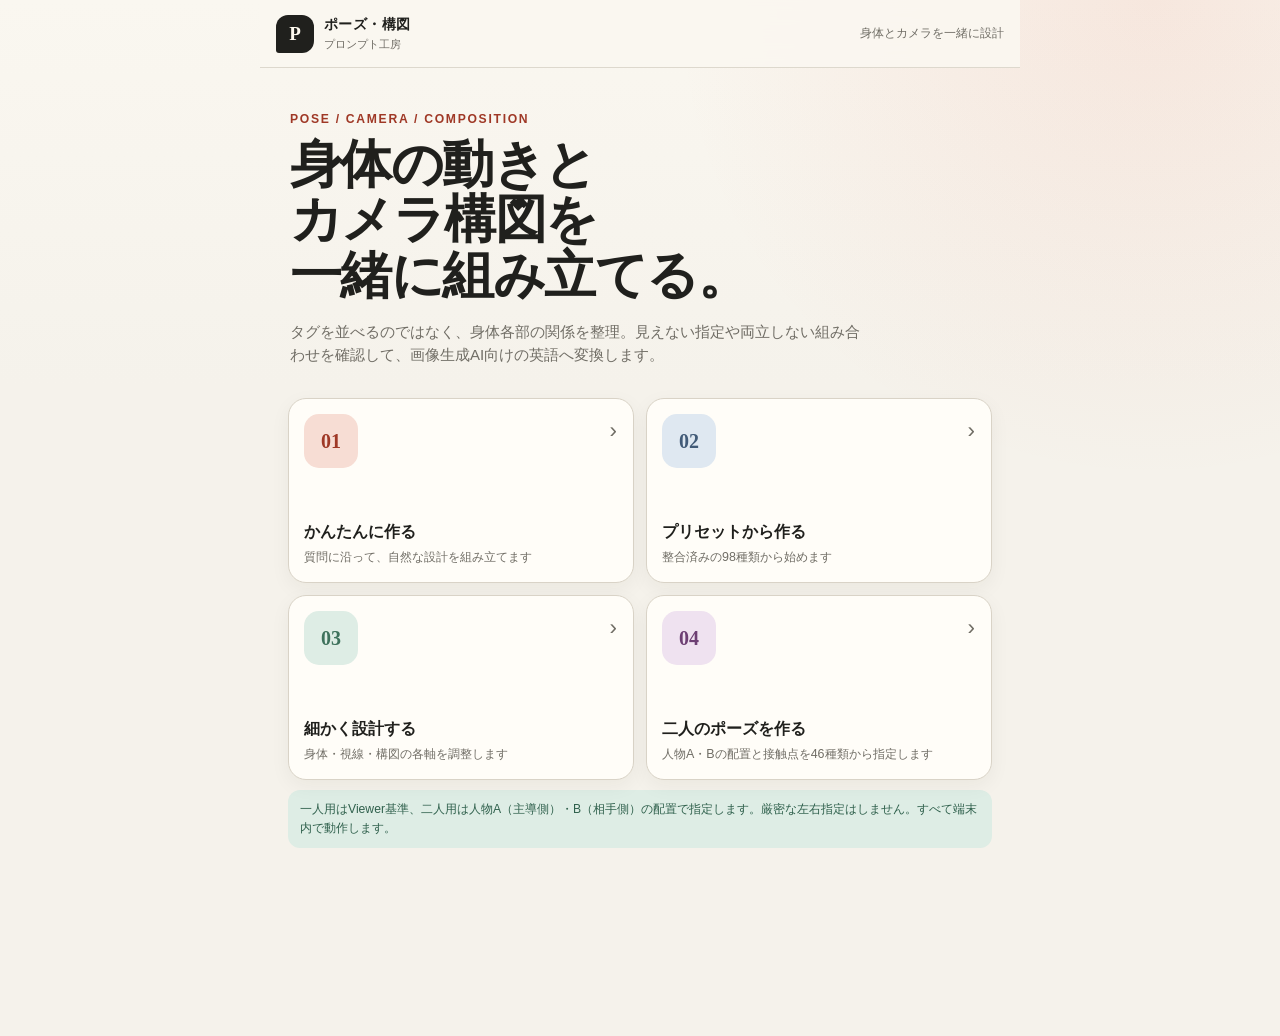
==== index.html @ 194b54be "舞踊的な上半身BL-012を身体の配置だけで書き直し - NovelAIで背面構図・球体演出に流れたため、hollow／rounded／curl などの形の比喩をやめた - 体の前面をカメラへ、片肩を" ====
<!doctype html>
<html lang="ja">
<head>
  <meta charset="utf-8">
  <meta name="viewport" content="width=device-width,initial-scale=1,viewport-fit=cover">
  <meta name="theme-color" content="#f5f2eb">
  <link rel="icon" href="./icons/favicon-32.png" type="image/png" sizes="32x32">
  <link rel="icon" href="./icons/icon-192.png" type="image/png" sizes="192x192">
  <link rel="apple-touch-icon" href="./icons/apple-touch-icon.png">
  <link rel="manifest" href="./manifest.webmanifest">
  <meta name="description" content="一人・二人のポーズとカメラ構図を整理し、PIXAI（Tsubaki・SDXL）やNovelAI向けの英語プロンプトを作る設計支援ツール。">
  <title>ポーズ・構図プロンプト工房</title>
  <link rel="stylesheet" href="styles.css?v=20261029f">
</head>
<body>
  <a class="skip-link" href="#main">内容へ移動</a>
  <div class="app-shell">
    <header class="topbar">
      <button class="brand" id="homeButton" type="button" aria-label="スタート画面へ戻る">
        <span class="brand-mark" aria-hidden="true">P</span>
        <span><strong>ポーズ・構図</strong><small>プロンプト工房</small></span>
      </button>
      <div class="step-meter" id="stepMeter" aria-live="polite"></div>
    </header>
    <main id="main" tabindex="-1"></main>
    <aside class="sticky-summary" id="stickySummary" hidden></aside>
    <nav class="bottom-nav" id="bottomNav" aria-label="ステップ移動" hidden></nav>
    <div class="sheet-backdrop" id="sheetBackdrop" hidden></div>
    <section class="bottom-sheet" id="bottomSheet" aria-label="補助パネル" aria-live="polite" hidden>
      <div class="sheet-grab" aria-hidden="true"></div>
      <div class="sheet-content" id="sheetContent"></div>
    </section>
    <div class="toast" id="toast" role="status" aria-live="polite"></div>
  </div>

  <script src="data/postures.js?v=20261028c"></script>
  <script src="data/body.js?v=20261028c"></script>
  <script src="data/limbs.js?v=20261028c"></script>
  <script src="data/head-gaze.js?v=20261028c"></script>
  <script src="data/camera.js?v=20261028c"></script>
  <script src="data/composition.js?v=20261028c"></script>
  <script src="data/interaction.js?v=20261028c"></script>
  <script src="data/restraint.js?v=20261028c"></script>
  <script src="data/rules.js?v=20261028c"></script>
  <script src="data/presets.js?v=20261028c"></script>
  <script src="data/relationship.js?v=20261028c"></script>
  <script src="data/special.js?v=20261028c"></script>
  <script src="data/editorial.js?v=20261029b"></script>
  <script src="data/mode-editorial.js?v=20261029e"></script>
  <script src="data/dance.js?v=20261029g"></script>
  <script src="data/preset-utils.js?v=20261029f"></script>
  <script src="data/pair-poses.js?v=20261028c"></script>
  <script src="data/pair-expressions.js?v=20261028c"></script>
  <script src="data/pair-poses-extra.js?v=20261028c"></script>
  <script src="state.js?v=20261029c"></script>
  <script src="advisor.js?v=20261029c"></script>
  <script src="generator.js?v=20261029c"></script>
  <script src="model-output.js?v=20261028c"></script>
  <script src="pair.js?v=20261028c"></script>
  <script src="storage.js?v=20261028c"></script>
  <script src="figure.js?v=20261029f"></script>
  <script src="pair-ui.js?v=20261028c"></script>
  <script src="app.js?v=20261029f"></script>
</body>
</html>
---- styles.css ----
:root {
  color-scheme: light;
  --paper: #f5f2eb;
  --paper-strong: #fffdf8;
  --ink: #20201d;
  --muted: #706d65;
  --line: #d9d3c7;
  --accent: #d75a3f;
  --accent-dark: #9f3826;
  --accent-soft: #f7ddd4;
  --indigo: #425b78;
  --indigo-soft: #dfe8f1;
  --green: #3e725c;
  --green-soft: #deede5;
  --hard: #a62d25;
  --warning: #a55e00;
  --info: #315e7a;
  --shadow: 0 16px 40px rgba(43, 35, 25, .12);
  --radius: 18px;
}
* { box-sizing: border-box; }
html { font-size: 16px; background: var(--paper); }
body {
  margin: 0;
  min-width: 320px;
  color: var(--ink);
  background:
    radial-gradient(circle at 90% 0, rgba(215, 90, 63, .1), transparent 30rem),
    linear-gradient(180deg, #faf7f0 0, var(--paper) 24rem);
  font-family: -apple-system, BlinkMacSystemFont, "Hiragino Sans", "Yu Gothic UI", "Yu Gothic", sans-serif;
  line-height: 1.55;
}
button, input, textarea { font: inherit; font-size: 16px; }
button { color: inherit; }
.skip-link { position: fixed; left: 8px; top: -60px; z-index: 100; background: var(--ink); color: white; padding: 10px 14px; border-radius: 8px; }
.skip-link:focus { top: 8px; }
.app-shell { width: min(100%, 760px); min-height: 100dvh; margin: 0 auto; position: relative; }
.topbar {
  position: sticky; top: 0; z-index: 30;
  display: flex; align-items: center; justify-content: space-between; gap: 12px;
  min-height: 68px; padding: calc(8px + env(safe-area-inset-top)) 16px 8px;
  background: rgba(250, 247, 240, .92); border-bottom: 1px solid rgba(217, 211, 199, .85);
  backdrop-filter: blur(14px);
}
.brand { display: flex; align-items: center; gap: 10px; min-height: 48px; border: 0; background: transparent; padding: 0; text-align: left; cursor: pointer; }
.brand-mark { width: 38px; height: 38px; display: grid; place-items: center; border-radius: 12px 12px 12px 3px; background: var(--ink); color: #fffaf0; font: 800 19px/1 Georgia, serif; }
.brand strong, .brand small { display: block; }
.brand strong { font-size: .86rem; letter-spacing: .03em; }
.brand small { font-size: .68rem; color: var(--muted); }
.step-meter { flex: none; max-width: 44%; font-size: .72rem; color: var(--muted); text-align: right; }
.meter-dots { display: flex; justify-content: flex-end; gap: 4px; margin-top: 5px; }
.meter-dot { width: 16px; height: 4px; border-radius: 99px; background: var(--line); }
.meter-dot.is-active, .meter-dot.is-done { background: var(--accent); }
main { padding: 20px 16px calc(188px + env(safe-area-inset-bottom)); outline: none; }
.hero { padding: 22px 2px 8px; }
.eyebrow { margin: 0 0 8px; color: var(--accent-dark); font-weight: 800; font-size: .76rem; letter-spacing: .14em; text-transform: uppercase; }
h1, h2, h3, p { overflow-wrap: anywhere; }
h1 { margin: 0; font-family: Georgia, "Yu Mincho", serif; font-size: clamp(2rem, 9vw, 3.25rem); line-height: 1.07; letter-spacing: -.03em; }
.hero-copy { margin: 16px 0 0; max-width: 36rem; color: var(--muted); font-size: .94rem; }
.entry-grid { display: grid; gap: 12px; margin-top: 24px; }
.entry-card {
  position: relative; display: grid; grid-template-columns: 54px minmax(0, 1fr) 24px; align-items: center; gap: 13px;
  width: 100%; min-height: 94px; padding: 15px; border: 1px solid var(--line); border-radius: var(--radius);
  background: var(--paper-strong); box-shadow: 0 6px 20px rgba(43, 35, 25, .05); text-align: left; cursor: pointer;
}
.entry-card:hover { border-color: #b8ae9e; transform: translateY(-1px); }
.entry-card:focus-visible, button:focus-visible, input:focus-visible, textarea:focus-visible { outline: 3px solid rgba(66, 91, 120, .35); outline-offset: 2px; }
.entry-number { width: 54px; height: 54px; display: grid; place-items: center; border-radius: 15px; background: var(--accent-soft); color: var(--accent-dark); font: 700 1.25rem/1 Georgia, serif; }
.entry-card:nth-child(2) .entry-number { background: var(--indigo-soft); color: var(--indigo); }
.entry-card:nth-child(3) .entry-number { background: var(--green-soft); color: var(--green); }
.entry-card:nth-child(4) .entry-number { background: #efe2f0; color: #6d3f73; }
.entry-card strong, .entry-card small { display: block; }
.entry-card strong { font-size: 1rem; }
.entry-card small { margin-top: 3px; color: var(--muted); font-size: .78rem; }
.entry-arrow { font-size: 1.4rem; color: var(--muted); }
.resume-card { margin-top: 14px; padding: 14px; border: 1px dashed var(--indigo); border-radius: 16px; background: rgba(223, 232, 241, .45); }
.resume-card p { margin: 0 0 10px; font-size: .83rem; color: var(--indigo); }
.resume-actions { display: flex; gap: 8px; }
.section-heading { margin-bottom: 18px; }
.section-heading h1 { font-size: 1.8rem; }
.section-heading p { margin: 7px 0 0; color: var(--muted); font-size: .88rem; }
.structure-strip { margin: 0 0 16px; padding: 12px 14px; border-left: 4px solid var(--accent); border-radius: 4px 14px 14px 4px; background: var(--paper-strong); box-shadow: 0 4px 16px rgba(43, 35, 25, .05); }
.structure-strip small { display: block; color: var(--muted); font-size: .68rem; font-weight: 800; letter-spacing: .08em; }
.structure-strip p { margin: 3px 0 0; font-size: .83rem; font-weight: 700; }
.design-card { margin-bottom: 14px; padding: 16px; border: 1px solid var(--line); border-radius: var(--radius); background: rgba(255, 253, 248, .88); }
.card-head { display: flex; justify-content: space-between; align-items: flex-start; gap: 10px; margin-bottom: 12px; }
.card-head h2 { margin: 0; font-size: .98rem; }
.card-head p { margin: 2px 0 0; color: var(--muted); font-size: .74rem; }
.count-pill { flex: none; padding: 4px 9px; border-radius: 99px; background: var(--indigo-soft); color: var(--indigo); font-size: .7rem; font-weight: 800; }
.chip-grid { display: flex; flex-wrap: wrap; gap: 8px; }
.chip {
  min-height: 44px; max-width: 100%; padding: 9px 13px; border: 1px solid var(--line); border-radius: 999px;
  background: #fff; color: #4e4b45; font-weight: 700; font-size: .82rem; cursor: pointer;
}
.chip[aria-pressed="true"] { border-color: var(--accent); background: var(--accent-soft); color: var(--accent-dark); box-shadow: inset 0 0 0 1px var(--accent); }
.chip:disabled { color: #aaa49a; background: #eeeae2; text-decoration: line-through; cursor: not-allowed; }
.chip-note { width: 100%; margin: 4px 2px 0; color: var(--muted); font-size: .72rem; }
.detail-toggle { min-height: 44px; margin-top: 10px; padding: 8px 0; border: 0; background: transparent; color: var(--indigo); font-weight: 800; cursor: pointer; }
.subsection { margin-top: 14px; padding-top: 14px; border-top: 1px dashed var(--line); }
.subsection h3 { margin: 0 0 9px; font-size: .82rem; }
.hint { margin: 10px 0 0; padding: 10px 12px; border-radius: 12px; background: var(--green-soft); color: #2f604c; font-size: .76rem; }
.preset-list { display: grid; gap: 10px; }
.preset-filters { display: flex; gap: 8px; margin: 0 -16px 10px; padding: 2px 16px 8px; overflow-x: auto; overscroll-behavior-inline: contain; scrollbar-width: thin; }
.collection-filters { display: flex; gap: 8px; margin: 0 -16px 10px; padding: 2px 16px 8px; overflow-x: auto; scrollbar-width: thin; }
.collection-filter { flex: 0 0 auto; min-height: 44px; padding: 8px 13px; border: 1px solid var(--line); border-radius: 999px; background: #fff; font-size: .76rem; font-weight: 800; cursor: pointer; white-space: nowrap; }
.collection-filter b { color: var(--muted); font-size: .7rem; }
.collection-filter[aria-pressed="true"] { border-color: var(--indigo); background: var(--indigo-soft); color: var(--indigo); box-shadow: inset 0 0 0 1px var(--indigo); }
.collection-filter[aria-pressed="true"] b { color: var(--indigo); }
.relationship-filters { margin: 0 0 12px; padding: 10px; border: 1px solid var(--line); border-radius: 14px; background: var(--paper-strong); }
.family-filter-block { margin: 0 0 10px; padding: 10px; border: 1px solid var(--line); border-radius: 14px; background: var(--paper-strong); }
.family-filter-block > small { display: block; margin-bottom: 6px; color: var(--muted); font-weight: 800; }
.family-filters b { margin-left: 3px; font-size: .68rem; }
.relationship-filter-row + .relationship-filter-row { margin-top: 10px; }
.relationship-filter-row > small { display: block; margin-bottom: 5px; color: var(--muted); font-weight: 800; }
.tag-filters { display: flex; gap: 6px; overflow-x: auto; padding-bottom: 3px; scrollbar-width: thin; }
.tag-filters button { flex: 0 0 auto; min-height: 40px; padding: 7px 10px; border: 1px solid var(--line); border-radius: 999px; background: #fff; font-size: .7rem; font-weight: 800; white-space: nowrap; cursor: pointer; }
.tag-filters button[aria-pressed="true"] { border-color: var(--accent); background: var(--accent-soft); color: var(--accent-dark); box-shadow: inset 0 0 0 1px var(--accent); }
.preset-filter { flex: 0 0 auto; min-width: 104px; min-height: 58px; padding: 7px 11px; border: 1px solid var(--line); border-radius: 13px; background: #fff; text-align: left; cursor: pointer; }
.preset-filter span, .preset-filter small { display: block; white-space: nowrap; }
.preset-filter span { font-size: .78rem; font-weight: 800; }
.preset-filter b { color: var(--muted); font-size: .72rem; }
.preset-filter small { margin-top: 2px; color: var(--muted); font-size: .65rem; }
.preset-filter[aria-pressed="true"] { border-color: var(--accent); background: var(--accent-soft); color: var(--accent-dark); box-shadow: inset 0 0 0 1px var(--accent); }
.preset-filter[aria-pressed="true"] b, .preset-filter[aria-pressed="true"] small { color: var(--accent-dark); }
.preset-filter-tools { display: flex; flex-wrap: wrap; justify-content: space-between; align-items: center; gap: 8px 10px; margin-bottom: 12px; color: var(--muted); font-size: .7rem; }
.selected-filters { flex: 1 1 180px; overflow-wrap: anywhere; }
.preset-filter-tools .btn { min-height: 38px; padding: 7px 10px; }
.restraint-notice { margin: 0; padding: 10px 12px; border: 1px solid #c9a96a; border-radius: 12px; background: #fff8e9; color: #694f20; font-size: .78rem; font-weight: 800; line-height: 1.6; }
.restraint-difficulty { display: flex; gap: 7px; align-items: center; overflow-x: auto; margin-top: 10px; padding: 8px 0 3px; color: var(--muted); font-size: .72rem; white-space: nowrap; scrollbar-width: thin; }
.restraint-difficulty strong { flex: 0 0 auto; color: var(--ink); }
.restraint-difficulty span { flex: 0 0 auto; padding: 4px 7px; border: 1px solid var(--line); border-radius: 999px; background: var(--paper-strong); }
.restraint-level { margin: 8px 0 0; padding: 8px 10px; border-left: 3px solid var(--accent); border-radius: 8px; background: var(--paper-strong); color: var(--ink); font-size: .76rem; font-weight: 800; line-height: 1.55; }
.restraint-level--warning { border-left-color: #a45e16; background: #fff4e4; color: #75400d; }
.expression-group:first-child { margin-top: 0; padding-top: 0; border-top: 0; }
.viewer-only-filter { min-height: 44px; padding: 8px 12px; border: 1px solid var(--line); border-radius: 999px; background: #fff; font-size: .74rem; font-weight: 800; cursor: pointer; }
.viewer-only-filter[aria-pressed="true"] { border-color: var(--indigo); background: var(--indigo-soft); color: var(--indigo); box-shadow: inset 0 0 0 1px var(--indigo); }
.preset-card { width: 100%; min-height: 72px; padding: 13px; border: 1px solid var(--line); border-radius: 14px; background: #fff; text-align: left; cursor: pointer; }
.preset-card strong, .preset-card small { display: block; }
.preset-card small { margin-top: 4px; color: var(--muted); font-size: .74rem; }
.preset-tags { display: flex; flex-wrap: wrap; gap: 5px; margin-top: 9px; }
.preset-tag { padding: 3px 7px; border-radius: 999px; background: var(--indigo-soft); color: var(--indigo); font-size: .62rem; font-weight: 800; }
.preset-empty { margin: 8px 0 18px; color: var(--muted); font-size: .8rem; }
.issue-list { display: grid; gap: 10px; }
.issue-card { padding: 14px; border: 1px solid var(--line); border-left-width: 5px; border-radius: 14px; background: #fff; }
.issue-card--hard { border-left-color: var(--hard); }
.issue-card--warning { border-left-color: var(--warning); }
.issue-card--info { border-left-color: var(--info); }
.issue-card.is-ignored { opacity: .58; }
.issue-label { font-size: .68rem; font-weight: 900; letter-spacing: .08em; }
.issue-card--hard .issue-label { color: var(--hard); }
.issue-card--warning .issue-label { color: var(--warning); }
.issue-card--info .issue-label { color: var(--info); }
.issue-card h3 { margin: 3px 0 4px; font-size: .9rem; }
.issue-card p { margin: 0; color: var(--muted); font-size: .78rem; }
.issue-actions { display: flex; flex-wrap: wrap; gap: 7px; margin-top: 11px; }
.btn { min-height: 44px; padding: 9px 14px; border: 1px solid var(--line); border-radius: 12px; background: #fff; font-weight: 800; font-size: .79rem; cursor: pointer; }
.btn--primary { border-color: var(--ink); background: var(--ink); color: white; }
.btn--accent { border-color: var(--accent); background: var(--accent); color: white; }
.btn--quiet { background: transparent; }
.btn--danger { color: var(--hard); border-color: rgba(166, 45, 37, .3); }
.btn:disabled { opacity: .45; cursor: not-allowed; }
.output-tabs { display: flex; gap: 4px; padding: 4px; border-radius: 14px; background: #e9e4da; }
.output-tab { flex: 1; min-height: 44px; padding: 8px 5px; border: 0; border-radius: 10px; background: transparent; font-size: .72rem; font-weight: 800; cursor: pointer; }
.output-tab[aria-selected="true"] { background: var(--paper-strong); box-shadow: 0 2px 8px rgba(43, 35, 25, .1); }
.output-box { min-height: 150px; margin: 12px 0; padding: 15px; border: 1px solid var(--line); border-radius: 14px; background: #24231f; color: #f8f3e8; font: 500 .84rem/1.7 ui-monospace, SFMono-Regular, Consolas, monospace; white-space: pre-wrap; overflow-wrap: anywhere; }
.output-box--negative { min-height: 88px; background: #3a312f; }
.complete-banner { margin-bottom: 12px; padding: 12px 14px; border-radius: 14px; background: var(--green-soft); color: #2f604c; font-size: .8rem; font-weight: 800; }
.complete-banner.is-incomplete { background: var(--accent-soft); color: var(--accent-dark); }
label.field-label { display: block; margin-bottom: 7px; font-size: .78rem; font-weight: 800; }
input[type="text"], input[type="search"], textarea { width: 100%; min-height: 46px; border: 1px solid var(--line); border-radius: 12px; padding: 11px 12px; background: #fff; color: var(--ink); }
textarea { min-height: 88px; resize: vertical; }
.sticky-summary {
  position: fixed; left: 50%; bottom: calc(61px + env(safe-area-inset-bottom)); z-index: 25;
  width: min(calc(100% - 20px), 740px); transform: translateX(-50%); padding: 10px 11px;
  border: 1px solid rgba(217, 211, 199, .95); border-radius: 16px; background: rgba(255, 253, 248, .97); box-shadow: var(--shadow); backdrop-filter: blur(14px);
}
.summary-row { display: grid; grid-template-columns: minmax(0, 1fr) auto; align-items: center; gap: 10px; }
.summary-copy { min-width: 0; }
.summary-copy strong { display: block; overflow: hidden; text-overflow: ellipsis; white-space: nowrap; font-size: .76rem; }
.summary-copy small { color: var(--muted); font-size: .68rem; }
.warning-count { color: var(--warning); }
.bottom-nav {
  position: fixed; left: 50%; bottom: 0; z-index: 24; transform: translateX(-50%);
  display: grid; grid-template-columns: 1fr 1fr; gap: 8px; width: min(100%, 760px);
  padding: 7px 12px calc(7px + env(safe-area-inset-bottom)); border-top: 1px solid var(--line); background: rgba(245, 242, 235, .97); backdrop-filter: blur(14px);
}
.bottom-nav .btn { width: 100%; }
.sheet-backdrop { position: fixed; inset: 0; z-index: 50; background: rgba(32, 32, 29, .45); }
.bottom-sheet {
  position: fixed; left: 50%; bottom: 0; z-index: 51; width: min(100%, 760px); max-height: min(82dvh, 760px); overflow: auto;
  transform: translateX(-50%); padding: 9px 16px calc(22px + env(safe-area-inset-bottom)); border-radius: 22px 22px 0 0; background: var(--paper-strong); box-shadow: 0 -20px 60px rgba(32, 32, 29, .2);
}
.sheet-grab { width: 42px; height: 4px; margin: 0 auto 14px; border-radius: 99px; background: var(--line); }
.sheet-head { display: flex; align-items: center; justify-content: space-between; gap: 10px; margin-bottom: 14px; }
.sheet-head h2 { margin: 0; font-size: 1.05rem; }
.sheet-head p { margin: 3px 0 0; color: var(--muted); font-size: .7rem; }
.icon-btn { width: 44px; height: 44px; border: 1px solid var(--line); border-radius: 99px; background: #fff; cursor: pointer; }
.sheet-actions { display: flex; flex-wrap: wrap; gap: 8px; }
.user-preset { display: grid; grid-template-columns: minmax(0, 1fr) auto; gap: 8px; align-items: center; padding: 10px 0; border-top: 1px solid var(--line); }
.user-preset button:first-child { text-align: left; }
.toast { position: fixed; left: 50%; top: calc(76px + env(safe-area-inset-top)); z-index: 80; transform: translate(-50%, -12px); max-width: calc(100% - 32px); padding: 9px 14px; border-radius: 99px; background: var(--ink); color: white; font-size: .78rem; opacity: 0; pointer-events: none; transition: .2s ease; }
.toast.is-visible { opacity: 1; transform: translate(-50%, 0); }
[hidden] { display: none !important; }

/* ---- 出力先・二人用ポーズ（2026-10-27） ---- */
.visually-hidden { position: absolute !important; width: 1px; height: 1px; overflow: hidden; clip: rect(0 0 0 0); white-space: nowrap; }
.target-switch { position: sticky; top: calc(68px + env(safe-area-inset-top)); z-index: 20; margin: 0 -16px 14px; padding: 6px 16px 6px; background: rgba(245, 242, 235, .96); border-bottom: 1px solid var(--line); backdrop-filter: blur(12px); }
.target-switch__row { display: flex; align-items: center; gap: 8px; }
.target-switch__label { flex: none; color: var(--muted); font-size: .68rem; font-weight: 800; letter-spacing: .04em; writing-mode: horizontal-tb; }
.target-switch__buttons { flex: 1 1 auto; display: flex; gap: 4px; padding: 3px; border-radius: 13px; background: #e9e4da; }
.target-switch__buttons button { flex: 1 1 0; min-width: 0; min-height: 44px; padding: 6px 4px; border: 0; border-radius: 10px; background: transparent; font-size: .76rem; font-weight: 800; cursor: pointer; }
.target-switch__buttons button[aria-pressed="true"] { background: var(--ink); color: #fffaf0; box-shadow: 0 2px 8px rgba(43, 35, 25, .18); }
.target-switch__note { display: block; margin-top: 3px; overflow: hidden; text-overflow: ellipsis; white-space: nowrap; color: var(--muted); font-size: .66rem; }
#pairOutput, #outputBox { scroll-margin-top: calc(160px + env(safe-area-inset-top)); }
.btn--nowrap { white-space: nowrap; }
.btn--small { min-height: 40px; margin-left: auto; padding: 6px 12px; font-size: .74rem; }
.segmented { display: flex; align-items: center; gap: 4px; margin-top: 8px; padding: 4px; border-radius: 14px; background: #e9e4da; }
.segmented button { flex: 1 1 0; min-width: 0; min-height: 44px; padding: 6px 6px; border: 0; border-radius: 10px; background: transparent; font-size: .78rem; font-weight: 800; cursor: pointer; }
.segmented button[aria-pressed="true"] { background: var(--paper-strong); color: var(--accent-dark); box-shadow: 0 2px 8px rgba(43, 35, 25, .12), inset 0 0 0 1px var(--accent); }
.segmented button b { color: var(--muted); font-size: .7rem; }
.segmented__label { flex: none; margin: 0 4px; }
.segmented--plain { margin-top: 0; }
.count-tabs { margin: 0 0 10px; }
#presetSearch, #pairSearch { margin-bottom: 10px; }
.role-badge { display: inline-grid; place-items: center; flex: none; width: 30px; height: 30px; border-radius: 9px; background: var(--accent); color: #fff; font: 800 .9rem/1 Georgia, serif; }
.role-badge--b, .role-row--b .role-badge, .nai-block--b .role-badge { background: var(--indigo); }
.role-row { display: flex; gap: 10px; align-items: flex-start; margin-top: 10px; padding: 11px 12px; border-radius: 14px; background: #fff; border: 1px solid var(--line); }
.role-row--a { border-left: 4px solid var(--accent); }
.role-row--b { border-left: 4px solid var(--indigo); }
.role-row strong { display: block; font-size: .84rem; }
.role-row p { margin: 2px 0 0; color: #4e4b45; font-size: .78rem; }
.relation-chips { display: flex; flex-wrap: wrap; gap: 6px; }
.relation-chips span { padding: 5px 9px; border-radius: 999px; background: var(--paper); border: 1px solid var(--line); font-size: .74rem; font-weight: 800; }
.relation-chips small { margin-right: 5px; color: var(--muted); font-size: .66rem; }
.contact-list { margin: 0; padding-left: 1.1em; font-size: .78rem; color: #4e4b45; }
.contact-list li + li { margin-top: 3px; }
.mini-label { display: block; color: var(--muted); font-size: .66rem; font-weight: 800; letter-spacing: .06em; }
.pair-selected { border-color: var(--accent); }
.pair-selected .card-head { margin-bottom: 0; }
.pair-pose-list { display: grid; gap: 8px; margin-top: 10px; }
.pair-pose-card { width: 100%; min-height: 68px; padding: 12px; border: 1px solid var(--line); border-radius: 14px; background: #fff; text-align: left; cursor: pointer; }
.pair-pose-card strong, .pair-pose-card small { display: block; }
.pair-pose-card small { margin-top: 3px; color: var(--muted); font-size: .74rem; }
.pair-pose-card[aria-pressed="true"] { border-color: var(--accent); box-shadow: inset 0 0 0 1px var(--accent); background: #fff8f5; }
.pair-family-filters { margin-top: 2px; }
.chip--recommended { border-color: #c9a96a; }
.chip--recommended span[aria-hidden] { margin-right: 3px; color: #a3741c; }
.blocked-note { margin-top: 8px; font-size: .72rem; color: var(--muted); }
.blocked-note summary { min-height: 36px; display: flex; align-items: center; cursor: pointer; font-weight: 800; }
.blocked-note ul { margin: 2px 0 0; padding-left: 1.1em; }
.subsection--first { margin-top: 0; padding-top: 0; border-top: 0; }
details.fold > summary { list-style: none; display: flex; align-items: center; justify-content: space-between; gap: 10px; min-height: 44px; cursor: pointer; }
details.fold > summary::-webkit-details-marker { display: none; }
details.fold > summary::after { content: '＋'; flex: none; width: 28px; height: 28px; display: grid; place-items: center; border-radius: 99px; background: var(--paper); color: var(--muted); font-weight: 800; }
details.fold[open] > summary::after { content: '－'; }
details.fold > summary strong { display: block; font-size: .94rem; }
details.fold > summary small { display: block; color: var(--muted); font-size: .72rem; }
.fold-body { margin-top: 12px; }
.fold--inline { margin-top: 6px; }
.fold--inline > summary strong { font-size: .8rem; }
.output-box--short { min-height: 64px; margin: 8px 0; }
.output-box--ja { min-height: 0; background: #fffdf8; color: var(--ink); font-family: inherit; }
.nai-block { margin-top: 12px; padding-top: 12px; border-top: 1px dashed var(--line); }
.nai-block:first-of-type { margin-top: 0; padding-top: 0; border-top: 0; }
.nai-head { display: flex; align-items: center; gap: 8px; }
.nai-head small { color: var(--muted); font-size: .7rem; }
.nai-head .role-badge { width: 26px; height: 26px; font-size: .8rem; }
.output-note { margin: 0 0 8px; padding: 9px 11px; border-radius: 10px; font-size: .74rem; }
.output-note--info { background: var(--indigo-soft); color: var(--info); }
.output-note--warning { background: #fff4e4; color: #75400d; }
.model-opts { margin: 4px 0 2px; }
.pair-actions { margin-top: 14px; }
.target-pill { display: inline-block; padding: 1px 7px; border-radius: 99px; background: var(--ink); color: #fffaf0; font-size: .62rem; font-weight: 800; vertical-align: 1px; }
.live-preview { color: var(--muted); font-family: ui-monospace, SFMono-Regular, Consolas, monospace; font-size: .64rem; }
.live-preview--line { display: block; overflow: hidden; text-overflow: ellipsis; white-space: nowrap; margin-top: 2px; }
.sticky-summary .summary-copy small .live-preview { display: block; overflow: hidden; text-overflow: ellipsis; white-space: nowrap; margin-top: 2px; }
.summary-actions { display: flex; gap: 6px; }
.summary-actions .btn { padding-inline: 11px; }
@media (max-width: 360px) { .summary-actions .btn:first-child { display: none; } }
@media (min-width: 620px) {
  main { padding-inline: 28px; }
  .entry-grid { grid-template-columns: repeat(2, 1fr); }
  .entry-card { grid-template-columns: 1fr; min-height: 185px; align-content: space-between; }
  .entry-arrow { position: absolute; right: 16px; top: 15px; }
  .preset-list { grid-template-columns: repeat(2, 1fr); }
}
@media (prefers-reduced-motion: reduce) {
  *, *::before, *::after { scroll-behavior: auto !important; transition-duration: .001ms !important; animation-duration: .001ms !important; }
}

/* ---- 人物A・Bの外見・服装入力（2026-10-28） ---- */
.person-card .card-head { margin-bottom: 6px; }
.person-roles { margin: 0 0 10px; }
.person-fold { margin-top: 10px; border: 1px solid var(--line); border-radius: 14px; background: #fff; }
.person-fold--a { border-left: 4px solid var(--accent); }
.person-fold--b { border-left: 4px solid var(--indigo); }
.person-fold > summary { list-style: none; display: flex; align-items: center; gap: 10px; min-height: 56px; padding: 8px 12px; cursor: pointer; }
.person-fold > summary::-webkit-details-marker { display: none; }
.person-fold > summary::after { content: '＋'; flex: none; margin-left: auto; width: 28px; height: 28px; display: grid; place-items: center; border-radius: 99px; background: var(--paper); color: var(--muted); font-weight: 800; }
.person-fold[open] > summary::after { content: '－'; }
.person-fold__title { min-width: 0; }
.person-fold__title strong { display: block; font-size: .86rem; }
.person-fold__title small { display: block; overflow: hidden; text-overflow: ellipsis; white-space: nowrap; color: var(--muted); font-size: .7rem; }
.person-fold__body { padding: 0 12px 12px; }
.person-placement { margin: 0 0 6px; padding: 8px 10px; border-radius: 10px; background: var(--paper); color: #4e4b45; font-size: .78rem; }
.person-placement span { display: block; color: var(--muted); font-size: .66rem; font-weight: 800; }
.person-fold .segmented { margin: 8px 0 10px; }
.person-fold .segmented__label { font-size: .7rem; font-weight: 800; color: var(--muted); }
textarea.person-prompt { min-height: 104px; font-family: ui-monospace, SFMono-Regular, Consolas, monospace; font-size: 16px; line-height: 1.5; }
.person-meta { display: flex; flex-wrap: wrap; justify-content: space-between; gap: 2px 10px; margin-top: 4px; color: var(--muted); font-size: .68rem; }
.person-where { flex: 1 1 200px; text-align: right; }
.person-actions { display: flex; flex-wrap: wrap; gap: 8px; margin-top: 8px; }
.person-sets { margin-top: 8px; font-size: .76rem; }
.person-sets > summary { min-height: 40px; display: flex; align-items: center; cursor: pointer; color: var(--indigo); font-weight: 800; }
.person-set-list { margin: 0; padding: 0; list-style: none; }
.person-set-list li { display: flex; gap: 6px; align-items: center; padding: 4px 0; border-top: 1px dashed var(--line); }
.person-set-list li button:first-child { flex: 1 1 auto; min-width: 0; overflow: hidden; text-overflow: ellipsis; white-space: nowrap; text-align: left; }
.btn--small-plain { min-height: 40px; padding: 6px 10px; font-size: .74rem; }
.nai-howto { margin-top: 10px; padding: 10px 12px; border-radius: 12px; background: var(--indigo-soft); color: #2e4560; font-size: .76rem; }
.nai-howto summary { min-height: 36px; display: flex; align-items: center; cursor: pointer; font-weight: 800; }
.nai-howto ol { margin: 6px 0 6px; padding-left: 1.3em; }
.nai-howto p { margin: 0; font-weight: 800; }
.reset-options { display: grid; gap: 10px; }
.reset-option { width: 100%; padding: 13px; border: 1px solid var(--line); border-radius: 14px; background: #fff; text-align: left; cursor: pointer; }
.reset-option strong, .reset-option small { display: block; }
.reset-option small { margin-top: 4px; color: var(--muted); font-size: .74rem; line-height: 1.6; }
.reset-option--danger strong { color: var(--hard); }

/* ---- 人物A・B別の表情（2026-10-28） ---- */
.person-tools { display: flex; flex-wrap: wrap; gap: 8px; margin: 0 0 4px; }
.expr-fold { margin-top: 10px; border: 1px solid var(--line); border-radius: 12px; background: var(--paper-strong); }
.expr-fold > summary { list-style: none; display: flex; align-items: center; gap: 10px; min-height: 48px; padding: 6px 12px; cursor: pointer; }
.expr-fold > summary::-webkit-details-marker { display: none; }
.expr-fold > summary strong { flex: none; font-size: .82rem; }
.expr-fold > summary small { min-width: 0; overflow: hidden; text-overflow: ellipsis; white-space: nowrap; color: var(--muted); font-size: .72rem; }
.expr-fold > summary::after { content: '＋'; flex: none; margin-left: auto; width: 26px; height: 26px; display: grid; place-items: center; border-radius: 99px; background: var(--paper); color: var(--muted); font-weight: 800; }
.expr-fold[open] > summary::after { content: '－'; }
.expr-body { padding: 0 12px 10px; }
.expr-body input[type="search"] { margin-bottom: 4px; }
.expr-row { margin-top: 8px; }
.expr-row h4 { margin: 0 0 4px; font-size: .74rem; color: var(--muted); }
.expr-chips { display: flex; gap: 6px; overflow-x: auto; padding-bottom: 4px; scrollbar-width: thin; overscroll-behavior-inline: contain; }
.expr-chip { flex: 0 0 auto; min-height: 40px; padding: 6px 11px; border: 1px solid var(--line); border-radius: 999px; background: #fff; font-size: .76rem; font-weight: 800; white-space: nowrap; cursor: pointer; }
.expr-chip[aria-pressed="true"] { border-color: var(--accent); background: var(--accent-soft); color: var(--accent-dark); box-shadow: inset 0 0 0 1px var(--accent); }
.expr-chip:disabled { color: #aaa49a; background: #eeeae2; text-decoration: line-through; cursor: not-allowed; }
.expr-blocked { margin-top: 2px; }

/* ---- 棒人間の模式図（2026-10-29） ---- */
.pose-figure { display: block; width: 100%; height: auto; overflow: hidden; }
.pose-figure .pf-limb, .pose-figure .pf-torso { fill: none; stroke: var(--ink); stroke-width: 3.2; stroke-linecap: round; stroke-linejoin: round; }
.pose-figure .pf-shoulder { stroke: var(--ink); stroke-width: 2.6; stroke-linecap: round; }
.pose-figure .pf-far { stroke: #9a958a; }
.pose-figure .pf-hidden { stroke-dasharray: 2.5 3; stroke: #9a958a; }
.pose-figure .pf-toward { stroke-width: 4; }
.pose-figure .pf-hand { fill: var(--ink); stroke: none; }
.pose-figure .pf-hand.pf-hidden { fill: #9a958a; }
.pose-figure .pf-hand--toward { fill: var(--paper-strong); stroke: var(--ink); stroke-width: 2; }
.pose-figure .pf-bound { fill: none; stroke: var(--accent); stroke-width: 1.6; stroke-dasharray: 2 1.6; }
.pose-figure .pf-head { fill: var(--paper-strong); stroke: var(--ink); stroke-width: 2.6; }
.pose-figure .pf-head--back { fill: #e6e1d6; }
.pose-figure .pf-eye { fill: var(--ink); }
.pose-figure .pf-nose { fill: none; stroke: var(--ink); stroke-width: 1.4; stroke-linecap: round; stroke-linejoin: round; }
.pose-figure .pf-hair { fill: none; stroke: var(--ink); stroke-width: 1.6; stroke-linecap: round; }
.pose-figure .pf-ground { stroke: #c9c2b4; stroke-width: 1.4; stroke-linecap: round; }
.pose-figure .pf-prop { fill: #ebe6dc; stroke: #cfc8ba; stroke-width: 1; }
.pose-figure .pf-heel { stroke-width: 2; }
.pose-figure .pf-outside { fill: var(--paper); opacity: .72; }
.pose-figure .pf-crop { fill: none; stroke: var(--indigo); stroke-width: 1.4; stroke-dasharray: 4 3; }
.pose-figure .pf-camera rect, .pose-figure .pf-camera path { fill: var(--indigo); }
.pose-figure .pf-label { fill: var(--muted); font-size: 8px; font-weight: 700; }
.pose-figure .pf-empty { fill: var(--muted); font-size: 8px; }
/* モード系の補助線：肩・骨盤の線（角度差）、いちばん手前の印、胸郭の回り込み */
.pose-figure .pf-axis { stroke: var(--accent); stroke-width: 1.3; stroke-dasharray: 3 2.4; stroke-linecap: round; opacity: .9; }
.pose-figure .pf-near { fill: none; stroke: var(--accent); stroke-width: 1.6; }
.pose-figure .pf-twist { fill: none; stroke: var(--accent); stroke-width: 1.5; stroke-linecap: round; stroke-linejoin: round; }

/* 図で選ぶ（プリセット） */
.display-tabs { margin: 10px 0 12px; }
.figure-note { margin-top: 4px !important; }
.figure-note { margin: 0 0 10px; color: var(--muted); font-size: .72rem; line-height: 1.6; }
.preset-list--figure { grid-template-columns: repeat(2, minmax(0, 1fr)); gap: 8px; }
.preset-card--figure { position: relative; display: flex; flex-direction: column; align-items: stretch; gap: 6px; min-height: 0; padding: 8px 8px 10px; }
.preset-card--figure .figure-frame { display: block; border-radius: 10px; background: var(--paper); overflow: hidden; }
.preset-card--figure strong { font-size: .8rem; line-height: 1.35; }
.preset-card.is-selected { border-color: var(--accent); box-shadow: inset 0 0 0 2px var(--accent); background: var(--paper-strong); }
.selected-badge { display: inline-block; padding: 1px 7px; border-radius: 99px; background: var(--accent); color: #fff; font-size: .66rem; font-weight: 800; vertical-align: 1px; }
.preset-card--figure .selected-badge { position: absolute; top: 12px; left: 12px; }
@media (min-width: 620px) { .preset-list--figure { grid-template-columns: repeat(3, minmax(0, 1fr)); } }

/* 編集中の図（現在の構造） */
.structure-strip--figure { display: grid; grid-template-columns: 92px minmax(0, 1fr); gap: 12px; align-items: center; }
.strip-figure { border-radius: 10px; background: var(--paper); overflow: hidden; }
.strip-note { margin-top: 4px; font-weight: 600 !important; letter-spacing: 0 !important; line-height: 1.5; }

/* モード系の身体配置 */
.preset-card .preset-shot { color: var(--indigo); font-weight: 700; font-size: 11px; line-height: 1.4; overflow-wrap: anywhere; }
.preset-card--figure .preset-shot { display: block; margin-top: 2px; }
.editorial-note { margin: 10px 0 0; font-size: 13px; line-height: 1.6; overflow-wrap: anywhere; }
.editorial-note b { display: block; }
.editorial-note span { color: var(--muted); font-size: 12px; }
/* 舞踊的な上半身：曲線の腕と肘の印 */
.pose-figure .pf-curve { fill: none; }
.pose-figure .pf-joint { fill: var(--paper-strong); stroke: var(--ink); stroke-width: 1.2; }
.pose-figure .pf-joint.pf-hidden { stroke: #9a958a; }
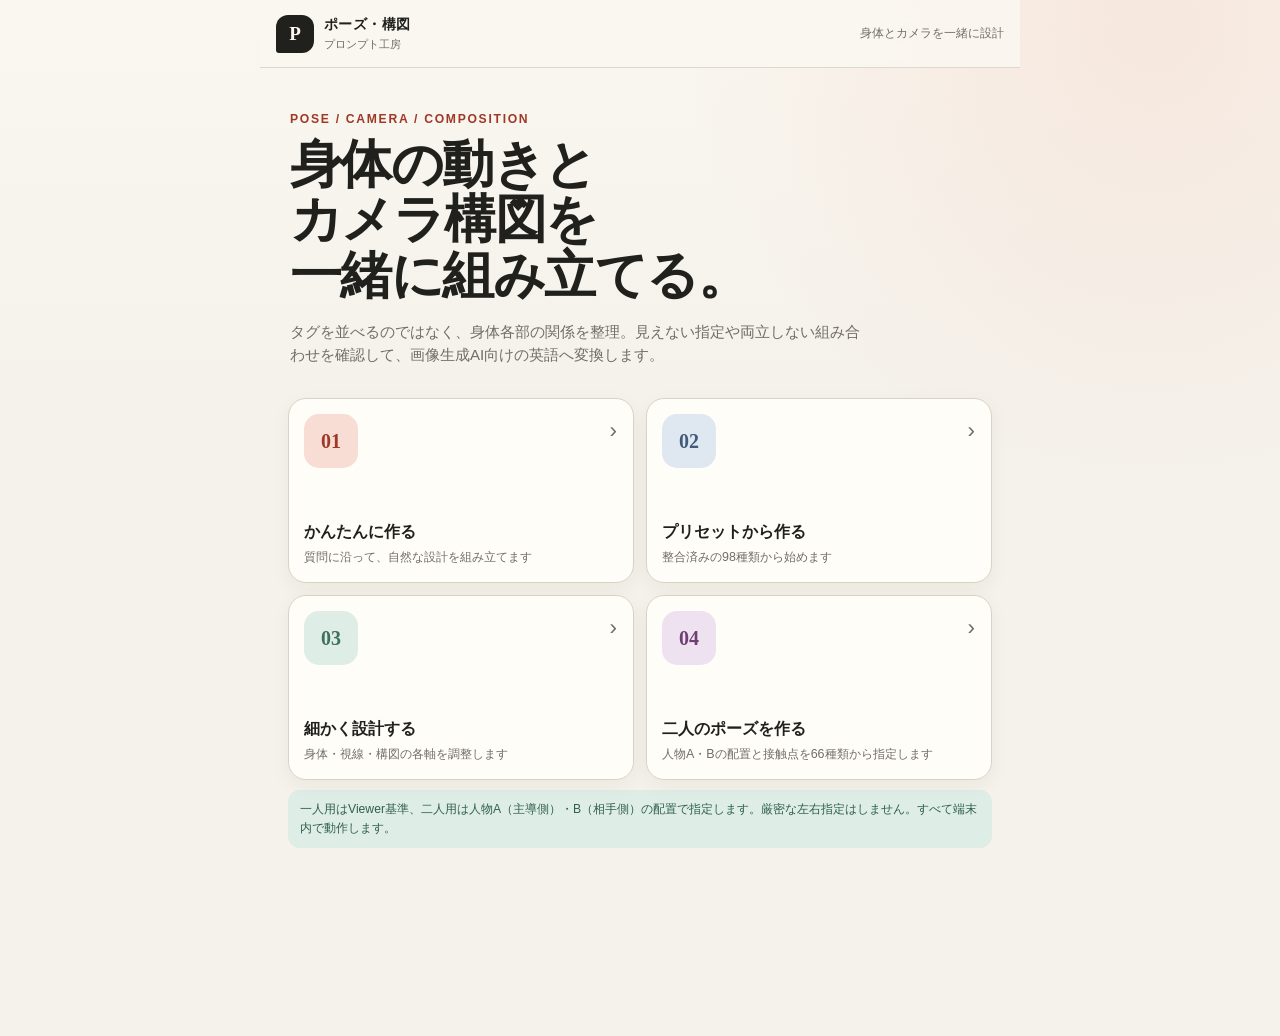
==== commit 6ef1a91a: "二人用に日常ポーズ20種を追加（くつろぎ・食卓と台所・お風呂） Manusの日常カップル候補26件を既存46種と身体構造で照合し、採用18・統合4・既存で代用2・保留2と判定。 「あーん」と「並んでゲ" ====
--- a/index.html
+++ b/index.html
@@ -46,20 +46,21 @@
   <script src="data/relationship.js?v=20261028c"></script>
   <script src="data/special.js?v=20261028c"></script>
   <script src="data/editorial.js?v=20261029b"></script>
-  <script src="data/mode-editorial.js?v=20261029e"></script>
-  <script src="data/dance.js?v=20261029g"></script>
+  <script src="data/mode-editorial.js?v=20261029h"></script>
+  <script src="data/dance.js?v=20261029i"></script>
   <script src="data/preset-utils.js?v=20261029f"></script>
   <script src="data/pair-poses.js?v=20261028c"></script>
   <script src="data/pair-expressions.js?v=20261028c"></script>
   <script src="data/pair-poses-extra.js?v=20261028c"></script>
+  <script src="data/pair-poses-daily.js?v=20261030a"></script>
   <script src="state.js?v=20261029c"></script>
   <script src="advisor.js?v=20261029c"></script>
-  <script src="generator.js?v=20261029c"></script>
+  <script src="generator.js?v=20261029h"></script>
   <script src="model-output.js?v=20261028c"></script>
-  <script src="pair.js?v=20261028c"></script>
+  <script src="pair.js?v=20261030a"></script>
   <script src="storage.js?v=20261028c"></script>
   <script src="figure.js?v=20261029f"></script>
-  <script src="pair-ui.js?v=20261028c"></script>
+  <script src="pair-ui.js?v=20261030a"></script>
   <script src="app.js?v=20261029f"></script>
 </body>
 </html>
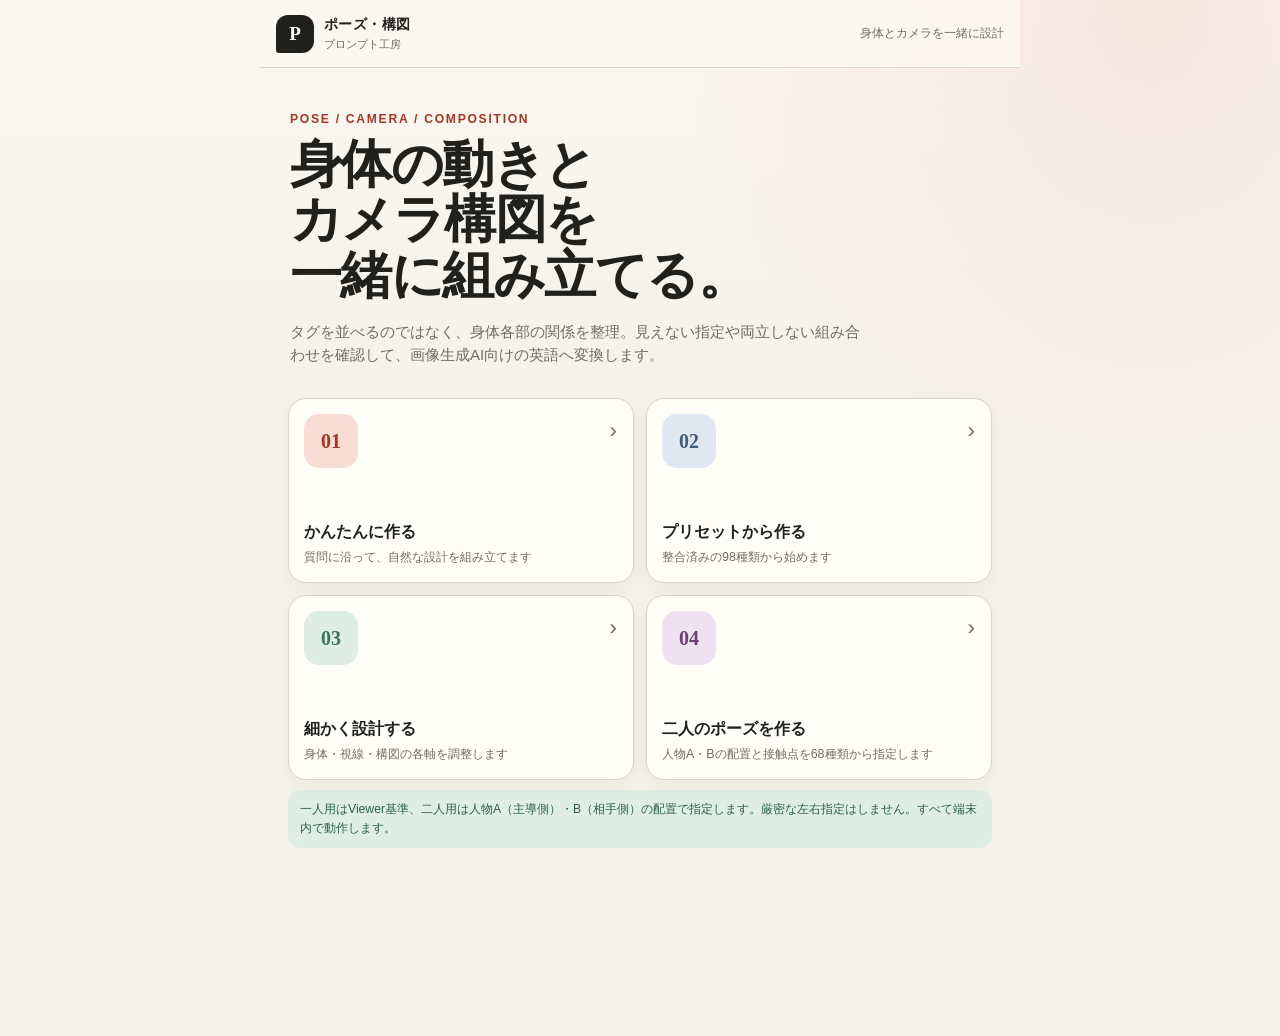
==== commit e6397dec: "日常ポーズの料理・勉強を場面ごとに分け、場面を決める小物を出力に含める 生成確認でcounter_sideがバーの「並んで眺める」、cookbookが勉強の場面に流れたため、 counter_side" ====
--- a/index.html
+++ b/index.html
@@ -52,12 +52,12 @@
   <script src="data/pair-poses.js?v=20261028c"></script>
   <script src="data/pair-expressions.js?v=20261028c"></script>
   <script src="data/pair-poses-extra.js?v=20261028c"></script>
-  <script src="data/pair-poses-daily.js?v=20261030a"></script>
+  <script src="data/pair-poses-daily.js?v=20261030b"></script>
   <script src="state.js?v=20261029c"></script>
   <script src="advisor.js?v=20261029c"></script>
   <script src="generator.js?v=20261029h"></script>
   <script src="model-output.js?v=20261028c"></script>
-  <script src="pair.js?v=20261030a"></script>
+  <script src="pair.js?v=20261030b"></script>
   <script src="storage.js?v=20261028c"></script>
   <script src="figure.js?v=20261029f"></script>
   <script src="pair-ui.js?v=20261030a"></script>
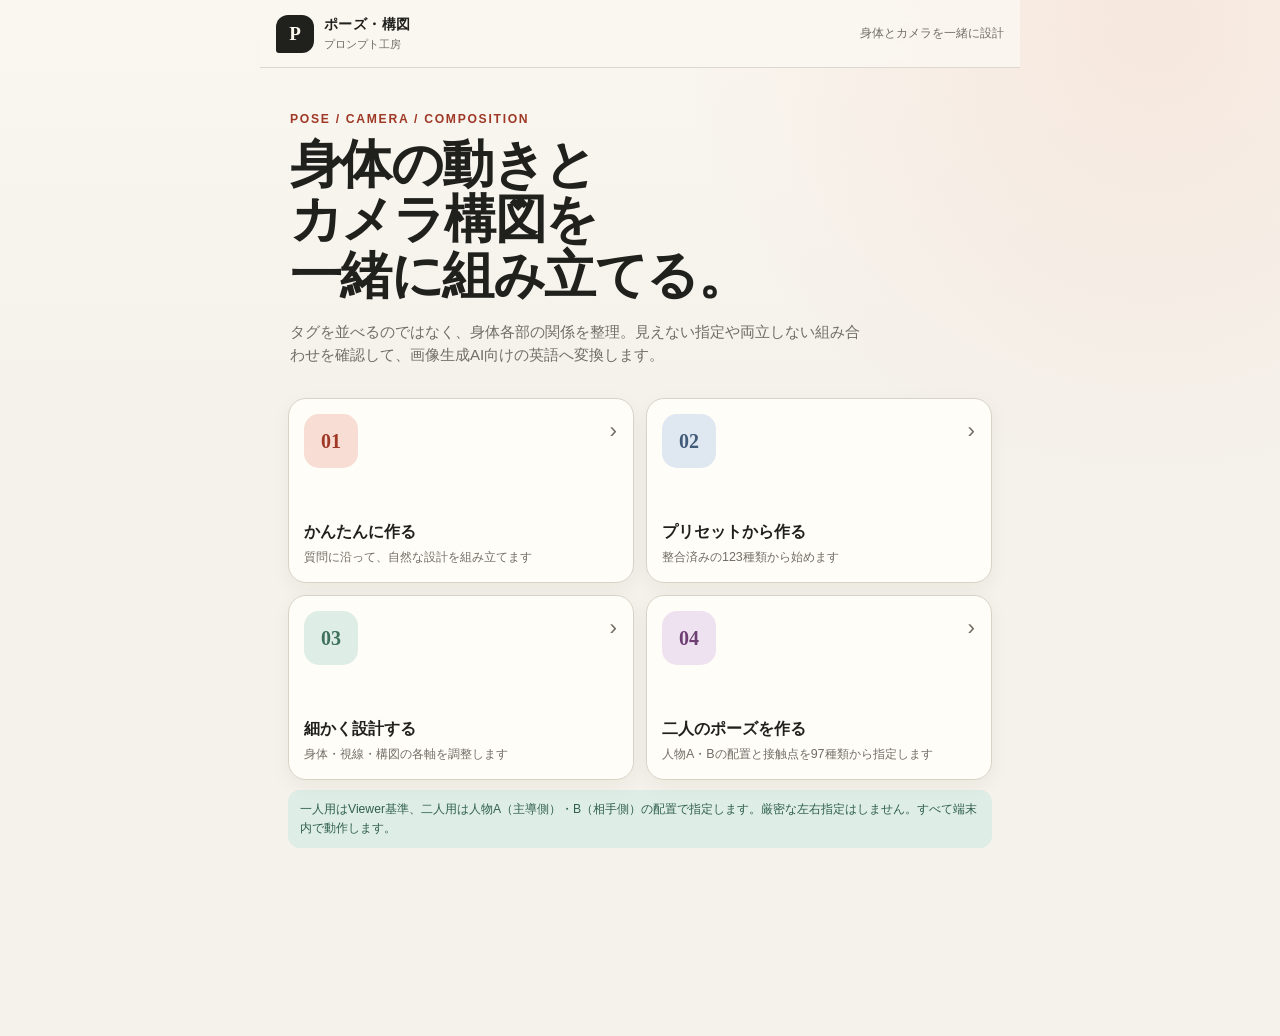
==== commit 5cd10533: "プリクラ・フォトブース54件を追加（一人用25・二人用29、総計220） - 一人用：data/purikura-solo.js（PK-S001〜025、4分類、手の形の記号つき模式図、プリセット25" ====
--- a/index.html
+++ b/index.html
@@ -10,7 +10,7 @@
   <link rel="manifest" href="./manifest.webmanifest">
   <meta name="description" content="一人・二人のポーズとカメラ構図を整理し、PIXAI（Tsubaki・SDXL）やNovelAI向けの英語プロンプトを作る設計支援ツール。">
   <title>ポーズ・構図プロンプト工房</title>
-  <link rel="stylesheet" href="styles.css?v=20261029f">
+  <link rel="stylesheet" href="styles.css?v=20261030p">
 </head>
 <body>
   <a class="skip-link" href="#main">内容へ移動</a>
@@ -48,19 +48,21 @@
   <script src="data/editorial.js?v=20261029b"></script>
   <script src="data/mode-editorial.js?v=20261029h"></script>
   <script src="data/dance.js?v=20261029i"></script>
-  <script src="data/preset-utils.js?v=20261029f"></script>
+  <script src="data/purikura-solo.js?v=20261030p"></script>
+  <script src="data/preset-utils.js?v=20261030p"></script>
   <script src="data/pair-poses.js?v=20261028c"></script>
-  <script src="data/pair-expressions.js?v=20261028c"></script>
+  <script src="data/pair-expressions.js?v=20261030a"></script>
   <script src="data/pair-poses-extra.js?v=20261028c"></script>
-  <script src="data/pair-poses-daily.js?v=20261030b"></script>
+  <script src="data/pair-poses-daily.js?v=20261030d"></script>
+  <script src="data/pair-poses-purikura.js?v=20261030p"></script>
   <script src="state.js?v=20261029c"></script>
-  <script src="advisor.js?v=20261029c"></script>
-  <script src="generator.js?v=20261029h"></script>
+  <script src="advisor.js?v=20261030p"></script>
+  <script src="generator.js?v=20261030p"></script>
   <script src="model-output.js?v=20261028c"></script>
-  <script src="pair.js?v=20261030b"></script>
+  <script src="pair.js?v=20261030p"></script>
   <script src="storage.js?v=20261028c"></script>
-  <script src="figure.js?v=20261029f"></script>
-  <script src="pair-ui.js?v=20261030a"></script>
-  <script src="app.js?v=20261029f"></script>
+  <script src="figure.js?v=20261030p"></script>
+  <script src="pair-ui.js?v=20261030p"></script>
+  <script src="app.js?v=20261030p"></script>
 </body>
 </html>
--- a/styles.css
+++ b/styles.css
@@ -402,3 +402,13 @@
 .pose-figure .pf-curve { fill: none; }
 .pose-figure .pf-joint { fill: var(--paper-strong); stroke: var(--ink); stroke-width: 1.2; }
 .pose-figure .pf-joint.pf-hidden { stroke: #9a958a; }
+/* プリクラ系：手の形の記号（V・猫の手・手のひら・L字・グー）と、両手で作るハート */
+.pose-figure .pf-handshape { fill: none; stroke: var(--accent); stroke-width: 1.4; stroke-linecap: round; stroke-linejoin: round; }
+.pose-figure .pf-handshape--fist { fill: var(--accent); stroke: none; opacity: .9; }
+.pose-figure .pf-heart { fill: none; stroke: var(--accent); stroke-width: 1.5; stroke-linejoin: round; }
+.editorial-note .purikura-fallback { display: block; margin-top: 6px; color: var(--ink); }
+.pair-fallback { margin-top: 10px; }
+.pair-fallback p { margin: 0 0 8px; font-size: 13px; line-height: 1.6; overflow-wrap: anywhere; }
+.pair-source { margin-top: 10px; color: var(--muted); font-size: 11px; font-weight: 700; overflow-wrap: anywhere; }
+.pair-source small { display: block; line-height: 1.6; }
+.pair-source .pair-fallback p { color: var(--ink); font-weight: 400; }
